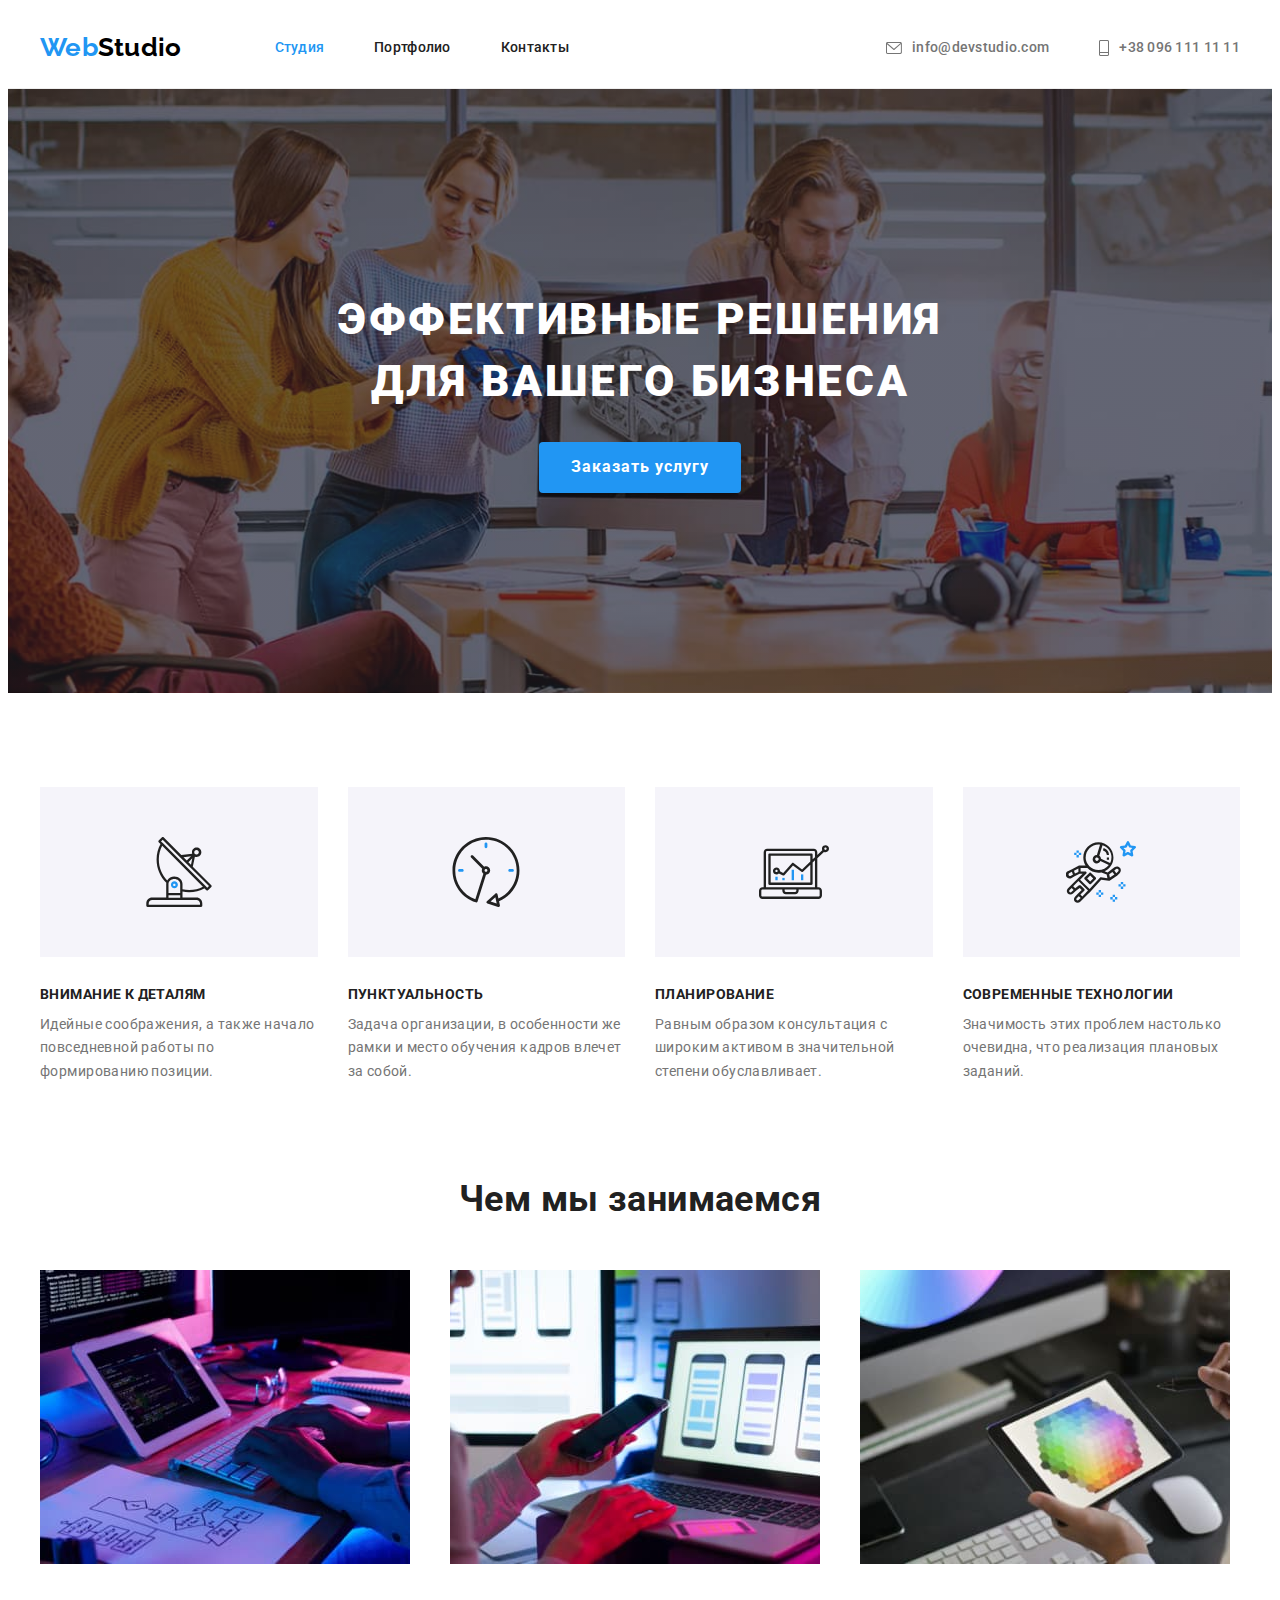
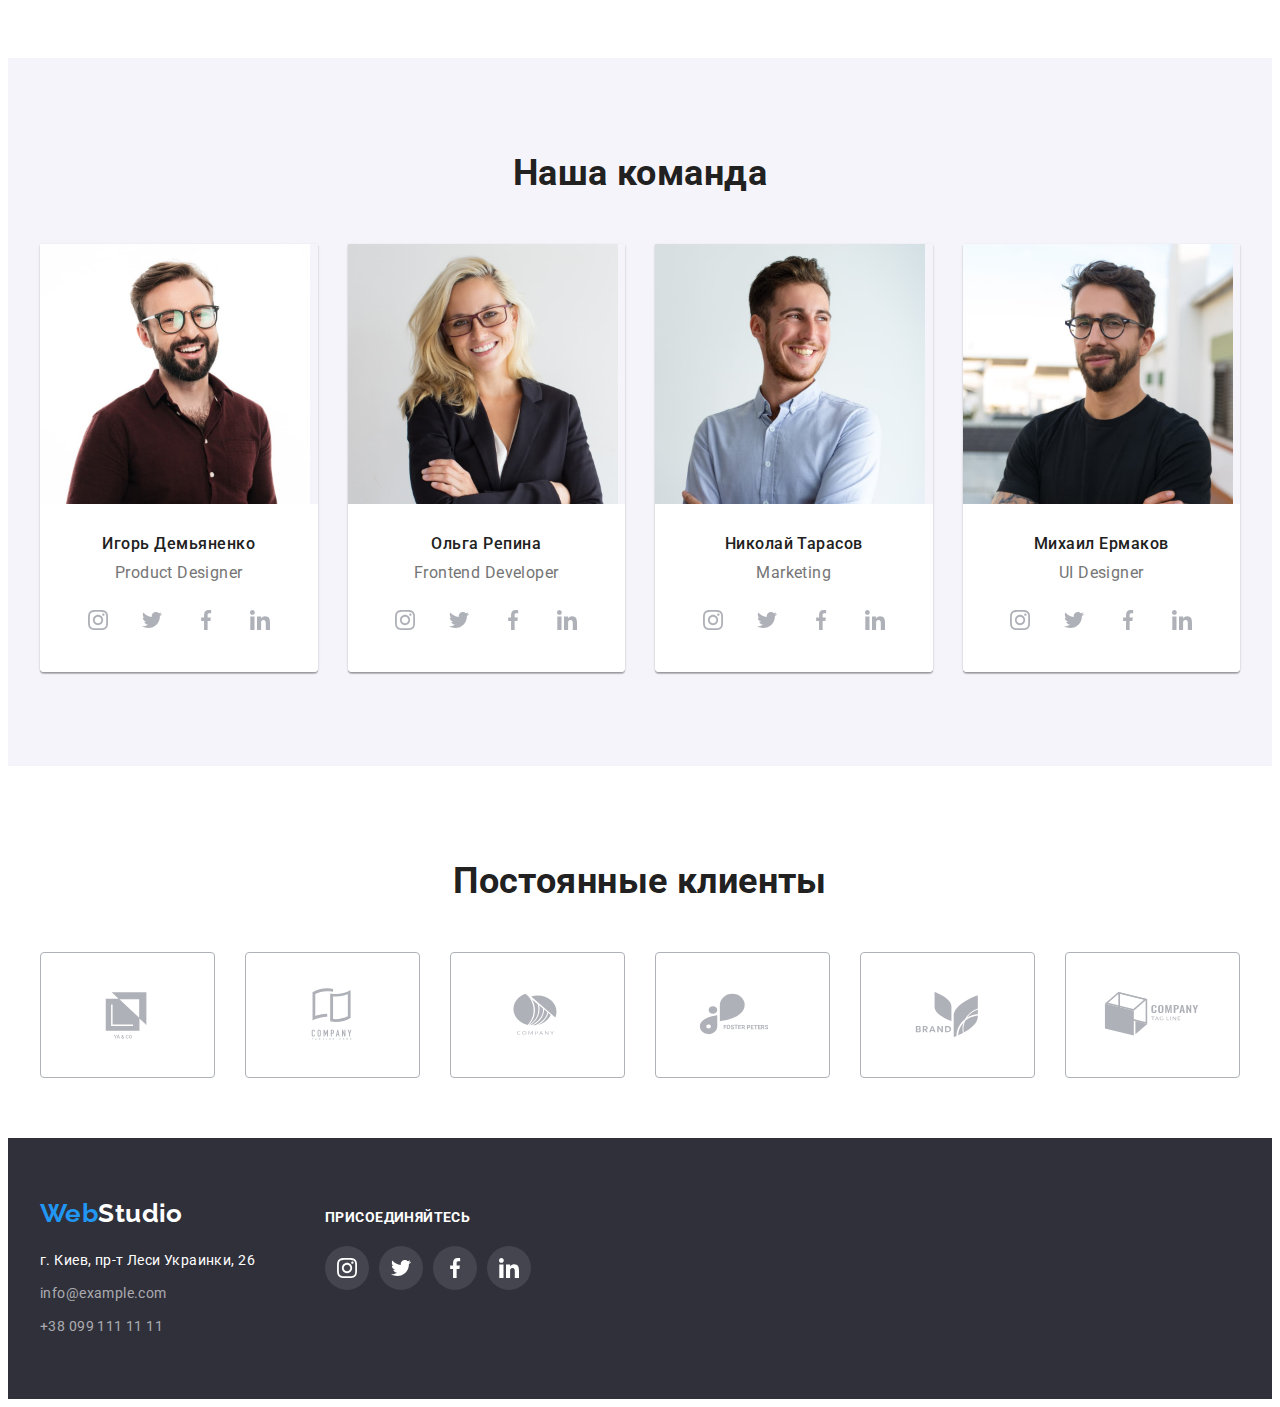
==== index.html @ 8c20b6b2 "clone + js" ====
<!DOCTYPE html>
<html lang="ru">
  <head>
    <meta charset="UTF-8" />
    <meta http-equiv="X-UA-Compatible" content="IE=edge" />
    <meta name="viewport" content="width=device-width, initial-scale=1.0" />
    <title>Веб-студия</title>
    <link
      href="https://fonts.googleapis.com/css2?family=Raleway:wght@700&family=Roboto:wght@400;500;700;900&display=swap"
      rel="stylesheet"
    />
    <link
      rel="stylesheet"
      href="https://cdnjs.cloudflare.com/ajax/libs/modern-normalize/1.1.0/modern-normalize.min.css"
      integrity="sha512-wpPYUAdjBVSE4KJnH1VR1HeZfpl1ub8YT/NKx4PuQ5NmX2tKuGu6U/JRp5y+Y8XG2tV+wKQpNHVUX03MfMFn9Q=="
      crossorigin="anonymous"
      referrerpolicy="no-referrer"
    />
    <link rel="stylesheet" href="css/styles.css" />
  </head>

  <body>
    <!--шапка сайта-->
    <header class="header">
      <div class="container header-container">
        <nav class="nav">
          <a href="index.html" class="logo">Web<span class="dark-logo">Studio</span></a>

          <ul class="nav-list list">
            <li>
              <a href="index.html" class="active-page nav-link link">Студия</a>
            </li>

            <li>
              <a href="portfolio.html" class="nav-link link">Портфолио</a>
            </li>
            <li>
              <a href="" class="nav-link link">Контакты</a>
            </li>
          </ul>
        </nav>

        <!--contakts-->
        <ul class="contact-list list">
          <li>
            <a href="mailto:info@devstudio.com" class="contact-link link">
              <svg class="mail-icon icon" width="16px" height="12px">
                <use href="./images/icons.svg#envelope"></use>
              </svg>
              info@devstudio.com</a
            >
          </li>
          <li>
            <a href="tel:+380961111111" class="contact-link link">
              <svg class="tel-icon icon" width="10px" height="16px">
                <use href="./images/icons.svg#telephone">
                </use>
                </svg>
              +38 096 111 11 11
            </a>
            </li>
        </ul>
      </div>
    </header>

    <main>
      <!--герой-->
      <section class="hero">
        <div class="container">
          <h1 class="hero-title">Эффективные решения для вашего бизнеса</h1>
          <button type="button" class="hero-button">Заказать услугу</button>
        </div>
      </section>

      <!-- Особенности-->

      <section class="benefits section">
        <div class="container">
          <!--скрытый заголовок-->
          <h2 class="visually-hidden">Наши особенности</h2>

          <ul class="benefits-list card-set list">
            <li class="card-item">
              <div class="benefits-card-icon">
                <svg class="benefits-icon" width="70px" height="70px">
                  <use href="./images/icons.svg#antenna"></use>
                </svg>
              </div>
              <h3 class="benefits-title">Внимание к деталям</h3>
              <p class="benefits-text">
                Идейные соображения, а также начало повседневной работы по формированию позиции.
              </p>
            </li>

            <li class="card-item">
              <div class="benefits-card-icon">
                <svg class="benefits-icon" width="70px" height="70px">
                  <use href="./images/icons.svg#clock"></use>
                </svg>
              </div>
              <h3 class="benefits-title">Пунктуальность</h3>
              <p class="benefits-text">
                Задача организации, в особенности же рамки и место обучения кадров влечет за собой.
              </p>
            </li>

            <li class="card-item">
              <div class="benefits-card-icon">
                <svg class="benefits-icon" width="70px" height="70px">
                  <use href="./images/icons.svg#diagram"></use>
                </svg>
              </div>
              <h3 class="benefits-title">Планирование</h3>
              <p class="benefits-text">
                Равным образом консультация с широким активом в значительной степени обуславливает.
              </p>
            </li>

            <li class="card-item">
              <div class="benefits-card-icon">
                <svg class="benefits-icon" width="70px" height="70px">
                  <use href="./images/icons.svg#astronaut"></use>
                </svg>
              </div>
              <h3 class="benefits-title">Современные технологии</h3>
              <p class="benefits-text">
                Значимость этих проблем настолько очевидна, что реализация плановых заданий.
              </p>
            </li>
          </ul>
        </div>
      </section>

      <!--Чем мы занимаемся-->
      <section class="we-do section">
        <div class="container">
          <h2 class="section-title">Чем мы занимаемся</h2>

          <ul class="we-do-list card-set list">
            <li class="card-item">
              <img
                src="./images/create-websites.jpg"
                width="370"
                height="294"
                alt="создаем вебсайты"
              />
            </li>

            <li class="card-item">
              <img
                src="./images/create-mobile-applications.jpg"
                width="370"
                height="294"
                alt="создаем мобильные приложения"
              />
            </li>
            <li class="card-item">
              <img
                src="./images/create-web-designs.jpg"
                width="370"
                height="294"
                alt="создаем вебдизайны"
              />
            </li>
          </ul>
        </div>
      </section>

      <section class="team section">
        <div class="container">
          <h2 class="section-title">Наша команда</h2>
          <ul class="team-list card-set list">
            <li class="team-item card-item">
              <img
                src="./images/product-designer.jpg"
                width="270"
                height="260"
                alt="веб дизайнер"
              />

              <div class="team-content">
                <h3 class="team-title">Игорь Демьяненко</h3>
                <p class="team-specialist">Product Designer</p>
                <ul class="list social-list">
                  <li class="social-item">
                    <a href="javascript:;" target="_blank" class="link social-link-icon">
                      <svg class="social-icon" width="20px" height="20px">
                        <use href="./images/icons.svg#instagram-icon"></use>
                      </svg>
                    </a>
                  </li>

                  <li class="social-item">
                    <a href="javascript:;" target="_blank" class="link social-link-icon">
                      <svg class="social-icon" width="20px" height="20px">
                        <use href="./images/icons.svg#twitter-icon"></use>
                      </svg>
                    </a>
                  </li>

                  <li class="social-item">
                    <a href="javascript:;" target="_blank" class="link social-link-icon">
                      <svg class="social-icon" width="20px" height="20px">
                        <use href="./images/icons.svg#facebook-icon"></use>
                      </svg>
                    </a>
                  </li>

                  <li class="social-item">
                    <a href="javascript:;" target="_blank" class="link social-link-icon">
                      <svg class="social-icon" width="20px" height="20px">
                        <use href="./images/icons.svg#linkedin-icon"></use>
                      </svg>
                    </a>
                  </li>
                </ul>
              </div>
            </li>

            <li class="team-item card-item">
              <img src="./images/frontend.jpg" width="270" height="260" alt="разработчик" />
              <div class="team-content">
                <h3 class="team-title">Ольга Репина</h3>
                <p class="team-specialist">Frontend Developer</p>
              
                <ul class="list social-list">
                  <li class="social-item">
                    <a href="javascript:;" target="_blank" class="link social-link-icon">
                      <svg class="social-icon" width="20px" height="20px">
                        <use href="./images/icons.svg#instagram-icon"></use>
                      </svg>
                    </a>
                  </li>

                  <li class="social-item">
                    <a href="javascript:;" target="_blank" class="link social-link-icon">
                      <svg class="social-icon" width="20px" height="20px">
                        <use href="./images/icons.svg#twitter-icon"></use>
                      </svg>
                    </a>
                  </li>

                  <li class="social-item">
                    <a href="javascript:;" target="_blank" class="link social-link-icon">
                      <svg class="social-icon" width="20px" height="20px">
                        <use href="./images/icons.svg#facebook-icon"></use>
                      </svg>
                    </a>
                  </li>

                  <li class="social-item">
                    <a href="javascript:;" target="_blank" class="link social-link-icon">
                      <svg class="social-icon" width="20px" height="20px">
                        <use href="./images/icons.svg#linkedin-icon"></use>
                      </svg>
                    </a>
                  </li>
                </ul>
              </div>
            </li>

            <li class="team-item card-item">
              <img src="./images/marketing.jpg" width="270" height="260" alt="маркетолог" />
              <div class="team-content">
                <h3 class="team-title">Николай Тарасов</h3>
                <p class="team-specialist">Marketing</p>
              
                <ul class="list social-list">
                  <li class="social-item">
                    <a href="javascript:;" target="_blank" class="link social-link-icon">
                      <svg class="social-icon" width="20px" height="20px">
                        <use href="./images/icons.svg#instagram-icon"></use>
                      </svg>
                    </a>
                  </li>

                  <li class="social-item">
                    <a href="javascript:;" target="_blank" class="link social-link-icon">
                      <svg class="social-icon" width="20px" height="20px">
                        <use href="./images/icons.svg#twitter-icon"></use>
                      </svg>
                    </a>
                  </li>

                  <li class="social-item">
                    <a href="javascript:;" target="_blank" class="link social-link-icon">
                      <svg class="social-icon" width="20px" height="20px">
                        <use href="./images/icons.svg#facebook-icon"></use>
                      </svg>
                    </a>
                  </li>

                  <li class="social-item">
                    <a href="javascript:;" target="_blank" class="link social-link-icon">
                      <svg class="social-icon" width="20px" height="20px">
                        <use href="./images/icons.svg#linkedin-icon"></use>
                      </svg>
                    </a>
                  </li>
                </ul>
              </div>
            </li>

            <li class="team-item card-item">
              <img src="./images/ul-designer.jpg" width="270" height="260" alt="ul дизайнер" />
              <div class="team-content">
                <h3 class="team-title">Михаил Ермаков</h3>
                <p class="team-specialist">UI Designer</p>
             
                <ul class="list social-list">
                  <li class="social-item">
                    <a href="javascript:;" target="_blank" class="link social-link-icon">
                      <svg class="social-icon" width="20px" height="20px">
                        <use href="./images/icons.svg#instagram-icon"></use>
                      </svg>
                    </a>
                  </li>

                  <li class="social-item">
                    <a href="javascript:;" target="_blank" class="link social-link-icon">
                      <svg class="social-icon" width="20px" height="20px">
                        <use href="./images/icons.svg#twitter-icon"></use>
                      </svg>
                    </a>
                  </li>

                  <li class="social-item">
                    <a href="javascript:;" target="_blank" class="link social-link-icon">
                      <svg class="social-icon" width="20px" height="20px">
                        <use href="./images/icons.svg#facebook-icon"></use>
                      </svg>
                    </a>
                  </li>

                  <li class="social-item">
                    <a href="javascript:;" target="_blank" class="link social-link-icon">
                      <svg class="social-icon" width="20px" height="20px">
                        <use href="./images/icons.svg#linkedin-icon"></use>
                      </svg>
                    </a>
                  </li>
                </ul>
              </div>
            </li>
          </ul>
        </div>
      </section>

      <section class="section customer-section">
        <div class="container customer-container">
          <h3 class="section-title">Постоянные клиенты</h3>

          <ul class="card-set list customer-list">
            <li class="customer-item card-item">
              <a href="javascript:;" class="link customer-link">
                <svg class="customer-icon" width="106px" height="60px">
                  <use href="./images/icons.svg#customer-logo-one"></use>
                </svg>
              </a>
            </li>
            <li class="customer-item card-item">
              <a href="javascript:;" class="link customer-link">
                <svg class="customer-icon" width="106px" height="60px">
                  <use href="./images/icons.svg#customer-logo-two"></use>
                </svg>
              </a>
            </li>
            <li class="customer-item card-item">
              <a href="javascript:;" class="link customer-link">
                <svg class="customer-icon" width="106px" height="60px">
                  <use href="./images/icons.svg#customer-logo-three"></use>
                </svg>
              </a>
            </li>
            <li class="customer-item card-item">
              <a href="javascript:;" class="link customer-link">
                <svg class="customer-icon" width="106px" height="60px">
                  <use href="./images/icons.svg#customer-logo-four"></use>
                </svg>
              </a>
            </li>
            <li class="customer-item card-item">
              <a href="javascript:;" class="link customer-link">
                <svg class="customer-icon" width="106px" height="60px">
                  <use href="./images/icons.svg#customer-logo-five"></use>
                </svg>
              </a>
            </li>
            <li class="customer-item card-item">
              <a href="javascript:;" class="link customer-link">
                <svg class="customer-icon" width="106px" height="60px">
                  <use href="./images/icons.svg#customer-logo-six"></use>
                </svg>
              </a>
            </li>
          </ul>
        </div>
      </section>
    </main>

    <footer class="footer">
      <div class="container">
        <div class="footer-container">
          <div class="footer-address">
            <a href="index.html" class="logo">Web<span class="white">Studio</span></a>
            <address class="address">
              <ul class="list address-list">
                <li>
                  <a
                    href="https://goo.gl/maps/6LCePJ9uV5C26gQX8"
                    target="_blank"
                    rel="noreferrer noopener"
                    class="link street"
                    >г. Киев, пр-т Леси Украинки, 26
                  </a>
                </li>
                <li>
                  <a href="mailto:info@example.com" class="link address-link">info@example.com</a>
                </li>
                <li><a href="tel:+380991111111" class="link address-link">+38 099 111 11 11</a></li>
              </ul>
            </address>
          </div>

          <div class="footer-social">
            <h3 class="footer-social-title">присоединяйтесь</h3>

            <ul class="list social-list">
              <li class="social-item">
                <a href="javascript:;" target="_blank" class="link social-link-icon">
                  <svg class="social-icon" width="20px" height="20px">
                    <use href="./images/icons.svg#instagram-icon"></use>
                  </svg>
                </a>
              </li>

              <li class="social-item">
                <a href="javascript:;" target="_blank" class="link social-link-icon">
                  <svg class="social-icon" width="20px" height="20px">
                    <use href="./images/icons.svg#twitter-icon"></use>
                  </svg>
                </a>
              </li>

              <li class="social-item">
                <a href="javascript:;" target="_blank" class="link social-link-icon">
                  <svg class="social-icon" width="20px" height="20px">
                    <use href="./images/icons.svg#facebook-icon"></use>
                  </svg>
                </a>
              </li>

              <li class="social-item">
                <a href="javascript:;" target="_blank" class="link social-link-icon">
                  <svg class="social-icon" width="20px" height="20px">
                    <use href="./images/icons.svg#linkedin-icon"></use>
                  </svg>
                </a>
              </li>
            </ul>
          </div>
        </div>
      </div>
    </footer>
  </body>
</html>
---- css/styles.css ----
/* цвет фона темных блоков на главной и портфолио #2F303A */
/*цвет текста в body #757575 */
/*голубой цвет текста в лого Web #000000 */
/* темный цвет текста в лого Web #2196F3 */
/* цвет верхнего меню #212121; */
/* цвет контактов верхнего меню #757575; */
/* белый цвет #FFFFFF */
/*цвет фона для героя #2F303A; */
/*цвет кнопки неактивной в портфолио #F5F4FA */
/*цвет данных в футере rgba(255, 255, 255, 0.6) */

:root {
  --background-dark-grey: #2f303a;
  --grey-color: #757575;
  --blue-logo-color: #2196f3;
  --dark-logo-color: #000000;
  --white-color: #ffffff;
  --color-dark: #212121;
  --light-gray-backg: #f5f4fa;
  --footer-primary-color: rgba(255, 255, 255, 0.6);
  --grey-edging: rgba(238, 238, 238, 1);
  --button-shadow: rgba(0, 0, 0, 0.25);
  --card-set-gap: 30px;
  --card-item: 4;
  --team-btm: rgba(0, 0, 0, 0.12);
  --team-bl: rgba(0, 0, 0, 0.14);
  --team-br: rgba(0, 0, 0, 0.2);
  --grey-card-content: #eeeeee;
  --hero-shadow: rgba(47, 48, 58, 0.4);
  --social-icon: rgba(175, 177, 184, 1);
  --footer-icon: rgba(255, 255, 255, 0.1);
}
h1,
h2,
h3,
h4,
p {
  margin: 0;
}

ul,
ol {
  padding: 0;
  margin: 0;
}

img {
  display: block;
  max-width: 100%;
  height: auto;
}

.link {
  text-decoration: none;
  color: currentColor;
}

.list {
  list-style: none;
}

.section {
  padding-top: 94px;
  padding-bottom: 94px;
}

.container {
  margin-left: auto;
  margin-right: auto;
  width: 1200px;
  padding-left: 15px;
  padding-right: 15px;
}

body {
  color: var(--grey-color);
  font-family: 'Roboto', sans-serif;
  font-style: normal;
  font-size: 14px;
  letter-spacing: 0.03em;
  line-height: 1.71;
}

.header {
  font-weight: 500;
  line-height: 1.14;
  letter-spacing: 0.02em;
  border-bottom: 1px solid var(--grey-edging);
}
.header-container {
  display: flex;
  align-items: center;
}

.logo {
  color: var(--blue-logo-color);
  font-family: 'Raleway', cursive;
  font-weight: 700;
  font-size: 26px;
  line-height: 1.2;
  text-decoration: none;
  display: flex;
}
.header .logo {
  margin-right: 93px;
}

.dark-logo {
  color: var(--dark-logo-color);
}

.white {
  color: var(--white-color);
}

.nav {
  display: flex;
  align-items: center;
  color: var(--color-dark);
}
.nav-list {
  display: flex;
  align-items: center;
  gap: 50px;
}
.nav-link,
.contact-link {
  display: flex;
  align-items: center;
  padding-top: 32px;
  padding-bottom: 32px;
}
.contact-list {
  display: flex;
  align-items: center;
  gap: 50px;
  margin-left: auto;
}



.active-page {
  color: var(--blue-logo-color);
}
/* ***************************** ** */

.header-contact {
  color: var(--grey-color);
}

.header-contact.link:hover,
.header-contact.link:focus {
  color: var(--blue-logo-color);
}
/*иконка письма*/

.icon {
  fill: currentColor;
 margin-right: 10px;
}

.mail-icon {
}
.tel-icon {
}

.contact-link:hover,.contact-link:focus,
.nav-link:hover,
.nav-link:focus {
    color: var(--blue-logo-color);
}

/*Hero*/

.hero {
  max-width: 1600px;
  margin-left: auto;
  margin-right: auto;
  background-color: var(--background-dark-grey);
  padding-top: 200px;
  padding-bottom: 200px;
  text-align: center;
  display: flex;

  background-image: linear-gradient(to right, var(--hero-shadow), var(--hero-shadow)),
    url('../images/bg-hero.jpg');
  background-repeat: no-repeat;
  background-position: center;
  background-size: cover;
}

.hero-title {
  color: var(--white-color);
  font-weight: 900;
  font-size: 44px;
  text-transform: uppercase;
  line-height: 1.4;
  text-align: center;
  letter-spacing: 0.06em;
  max-width: 696px;
  margin-left: auto;
  margin-right: auto;
  margin-bottom: 30px;
}

.hero-button {
  cursor: pointer;
  color: var(--white-color);
  background-color: var(--blue-logo-color);
  font-family: inherit;
  font-weight: 700;
  font-size: 16px;
  line-height: 1.9;
  letter-spacing: 0.06em;
  border-radius: 4px;
  box-shadow: 0px 4px 4px 0px var(--button-shadow);
  border: none;
  padding: 10px 32px;
}

.card-item {
  flex-basis: calc(100% / var(--card-item) - var(--card-set-gap));
  margin-left: var(--card-set-gap);
  margin-top: var(--card-set-gap);
}
.portfolio-item:hover{
 
}
.portfolio-link{
  display: flex;
  flex-direction: column;
}
.portfolio-link:hover,
.portfolio-link:focus{
   box-shadow: 0px 4px 4px 0px var(--button-shadow);
}

.benefits-card-icon {
  background-color: rgba(245, 244, 250, 1);
  margin-bottom: 30px;
  display: flex;
  align-items: center;
  justify-content: center;
  height: 120px;
  border: none;
  padding-top: 25px;
  padding-bottom: 25px;
}

.benefits-icon {
  
 
}

.benefits-title {
  font-weight: 700;
  font-size: 14px;
  line-height: 1.14;
  text-transform: uppercase;
  color: var(--color-dark);
  margin-bottom: 10px;
}
.benefits-text {
  font-weight: 400;
  letter-spacing: 0.03em;
  line-height: 1.7;
}

.section-title {
  font-weight: 700;
  color: var(--color-dark);
  font-size: 36px;
  line-height: 42px;
  text-align: center;
  margin-bottom: 50px;
}
.we-do {
  padding-top: 0;
}
.we-do-list {
  --card-item: 3;
}

.team {
  background-color: var(--light-gray-backg);
}
.team-list {
}

.team-item {
  box-shadow: 0px 1px 3px var(--team-btm), 0px 1px 1px var(--team-bl), 0px 2px 1px var(--team-br);
  border-radius: 0px 0px 4px 4px;
}

.team-content {
  align-items: center;
  background-color: var(--white-color);
  border-radius: 0px 0px 4px 4px;
  padding: 30px;
  margin: 0;
}

h3.team-title {
  margin-bottom: 10px;
}
.team-specialist,
.team-title {
  font-size: 16px;
  line-height: 1.2;
  text-align: center;
}
.team-specialist {
  
  
  margin-bottom: 16px;
}

.team-title {
  font-weight: 500;
  letter-spacing: 0.03em;
  color: var(--color-dark);
}

/* портфолио контент */

.visually-hidden {
  position: absolute;
  white-space: nowrap;
  width: 1px;
  height: 1px;
  overflow: hidden;
  border: 0;
  padding: 0;
  clip: rect(0 0 0 0);
  clip-path: inset(100%);
  margin: -1px;
}

.card-text {
  font-size: 16px;
  line-height: 1.88;
}

.card-heading {
  color: var(--color-dark);
  font-weight: 700;
  font-size: 18px;
  line-height: 2;
  letter-spacing: 0.06em;
  margin-bottom: 4px;
}
.card-content {
  border-top: 0;
  border-bottom: 1px solid var(--grey-card-content);
  border-right: 1px solid var(--grey-card-content);
  border-left: 1px solid var(--grey-card-content);
  padding: 20px 24px;
}

.card-set {
  display: flex;
  flex-wrap: wrap;
  margin-top: calc(-1 * var(--card-set-gap));
  margin-left: calc(-1 * var(--card-set-gap));
}

.select-list {
  display: flex;
  justify-content: center;
}

.select-list .select-item:not(:last-child) {
  margin-right: 8px;
}
.select-button:hover,.select-button:focus{
  box-shadow: 0px 4px 4px 0px var(--button-shadow);
}

.list.select-list {
  margin-bottom: 50px;
}
.select-button {
  cursor: pointer;
  font-family: inherit;
  background-color: var(--light-gray-backg);
  color: var(--color-dark);
  border: none;
  font-weight: 500;
  font-size: 16px;
  line-height: 1.6;
  border-radius: 4px;
  padding: 6px 22px;
}

.select-button:hover,
.select-button:focus {
  background-color: var(--blue-logo-color);
  color: var(--white-color);
  

}
.portfolio-container {
}
.portfolio-list {
  --card-item: 3;
}
/*footer */

.footer {
  background-color: var(--background-dark-grey);
  padding-top: 60px;
  padding-bottom: 60px;
}

.footer-container {
  display: flex;
   gap: 70px;
   align-items: baseline;
}

.footer-address {
 
}

.footer .logo {
  margin-bottom: 20px;
}

.address {
  font-style: inherit;
}
.address-list {
  display: flex;
  flex-direction: column;
  gap: 9px;
}
.address-link {
  color: var(--footer-primary-color);
}
.street {
  color: var(--white-color);
}

.address .link:hover,
.address .link:focus {
  color: var(--blue-logo-color);
}

/* социальные сети */



.social-list {
  display: flex;
  align-items: center;
  justify-content: center;
  gap: 10px;
  
}
.social-item {
}

.social-link-icon {
 
  display: flex;
  justify-content: center;
  align-items: center;
  border-radius: 50%;
  background-color: var(--footer-icon);
  width: 44px;
  height: 44px;
}

.footer .social-icon{
  fill: var(--white-color);
}
.social-icon {
  fill: var(--social-icon);
}

.social-link-icon:hover .social-icon,
.social-link-icon:focus .social-icon {
  fill: var(--white-color);
}
.social-link-icon:hover,
.social-link-icon:focus {
  background-color: var(--blue-logo-color);
}

/* постоянные клиенты */

.customer-section {
  background-color: var(--white-color);
}
.customer-container {
  height: 184px;
  display: block;
  flex-wrap: wrap;
  justify-content: center;
}
.customer-container > .customer-list {
  --card-item: 6;
}

.customer-link{
  display: flex;
  align-items: center;
  justify-content: center;
    fill: var(--social-icon);
  height: 92px;
  padding: 16px;
  border: 1px solid var(--social-icon);
  border-radius: 4px;
}


.customer-link:hover,
.customer-link:focus{
  border: 1px solid var(--blue-logo-color);
  fill: var(--blue-logo-color);
}




.footer-social {
  width: 206px;
  height: 80px;
align-items: baseline;
}

.footer-social-title {
  font-style: normal;
  font-weight: 700;
  font-size: 14px;
  line-height: 1.14;
  letter-spacing: 0.03em;
  text-transform: uppercase;
  color: var(--white-color);
  margin-bottom: 20px;
}

.footer.social-link-icon {
    fill: var(--white-color);
}
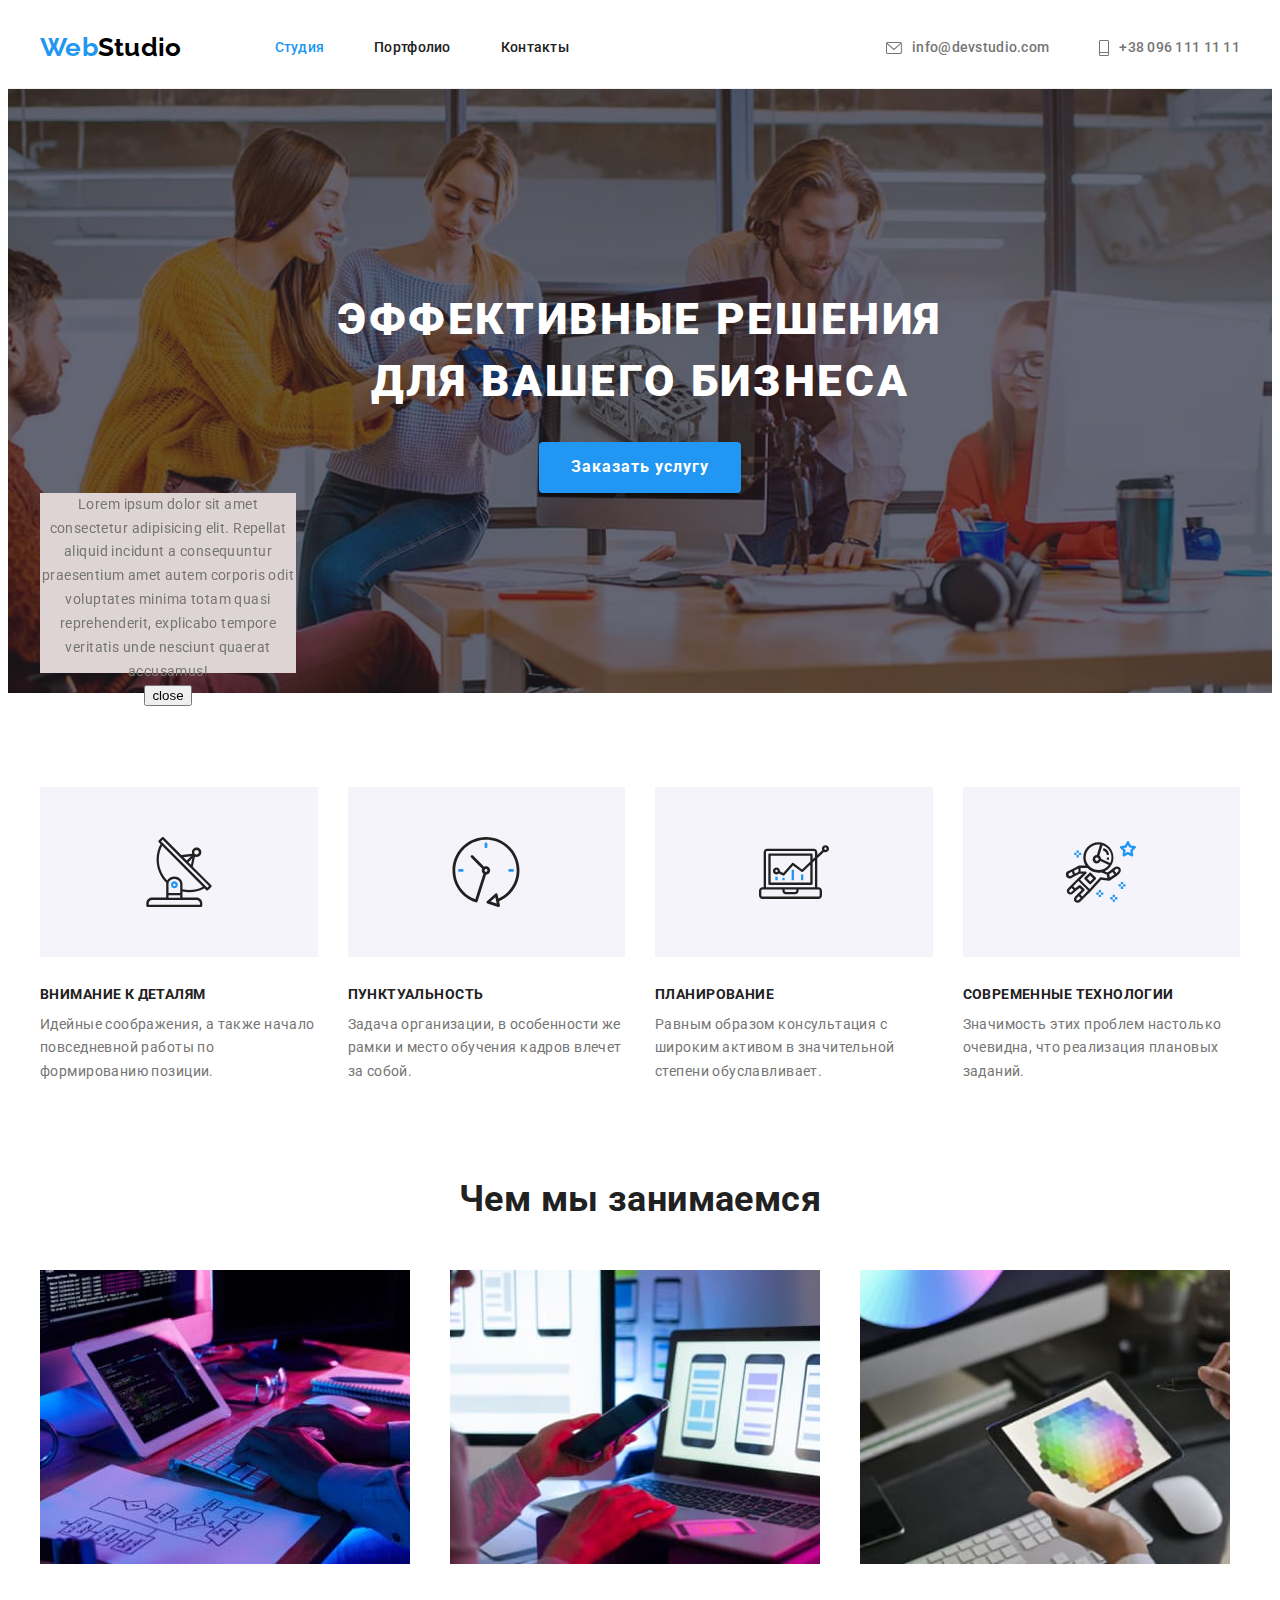
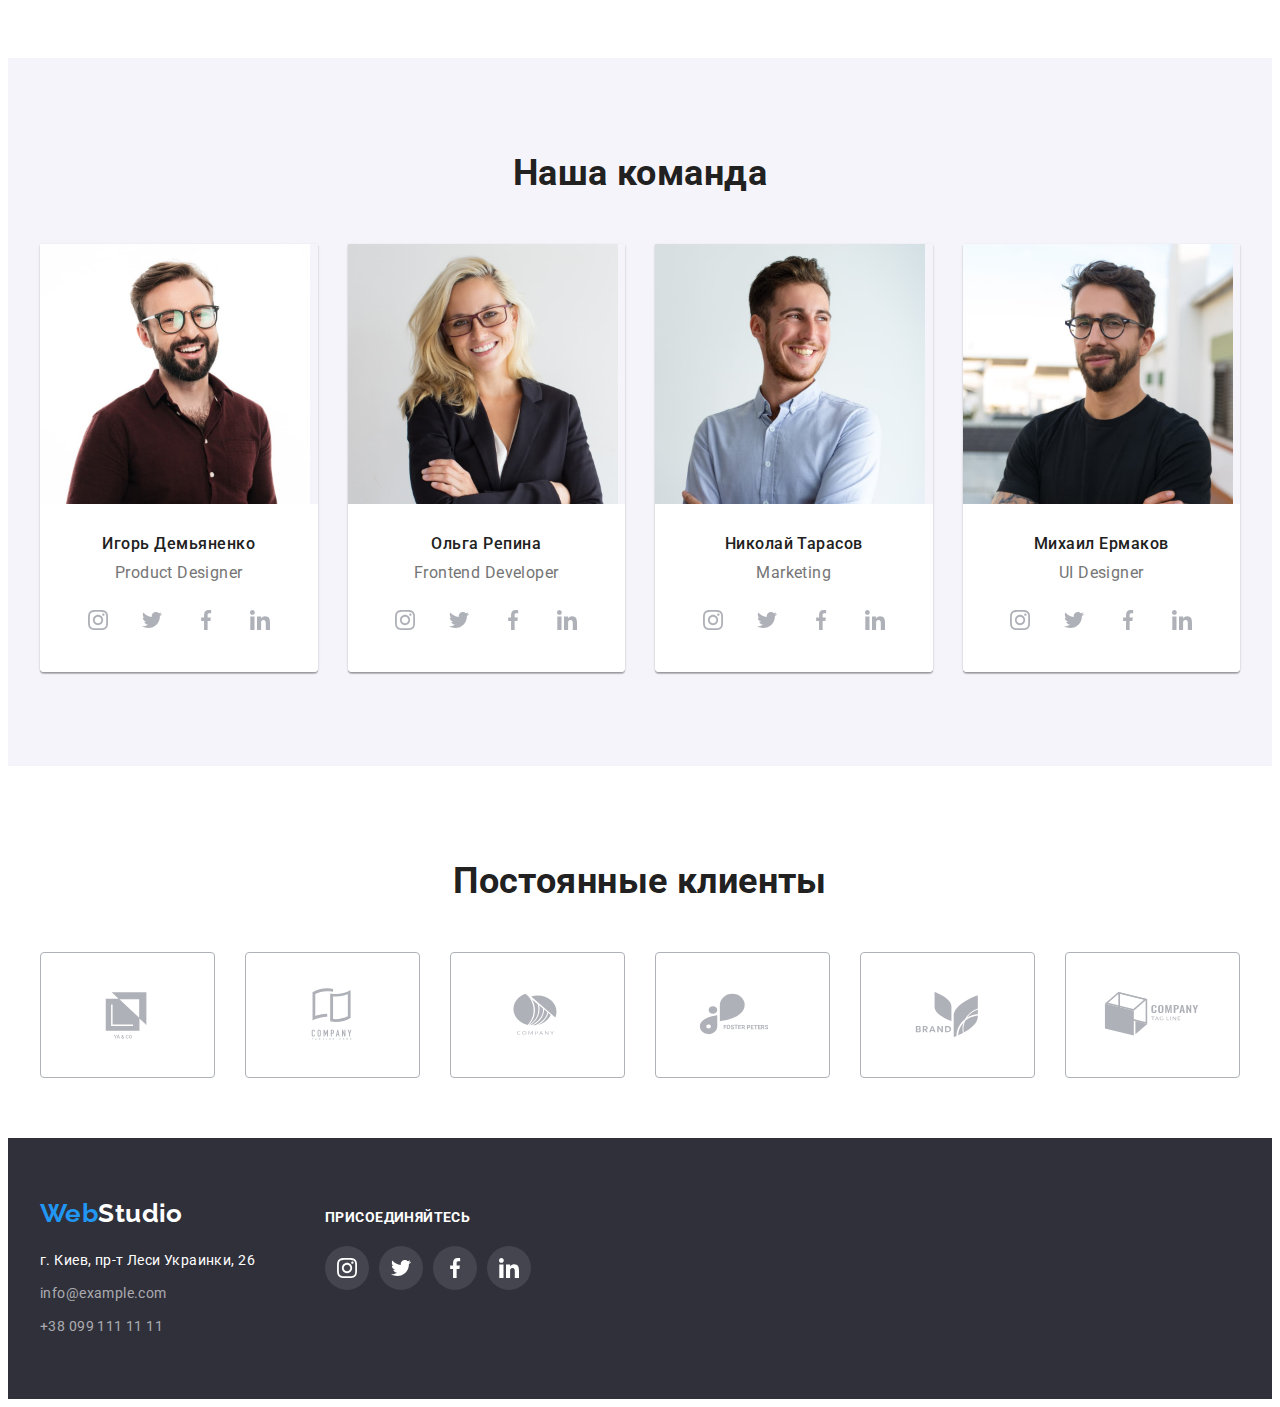
==== commit 35fa66a9: "js" ====
--- a/index.html
+++ b/index.html
@@ -53,12 +53,11 @@
           <li>
             <a href="tel:+380961111111" class="contact-link link">
               <svg class="tel-icon icon" width="10px" height="16px">
-                <use href="./images/icons.svg#telephone">
-                </use>
-                </svg>
+                <use href="./images/icons.svg#telephone"></use>
+              </svg>
               +38 096 111 11 11
             </a>
-            </li>
+          </li>
         </ul>
       </div>
     </header>
@@ -67,8 +66,23 @@
       <!--герой-->
       <section class="hero">
         <div class="container">
+
           <h1 class="hero-title">Эффективные решения для вашего бизнеса</h1>
-          <button type="button" class="hero-button">Заказать услугу</button>
+
+          <button type="button" class="hero-button" data-modal-open>Заказать услугу</button>
+
+          <div class="backdrop is-hidden" data-modal>
+            <div class="modal">
+              
+              <p>Lorem ipsum dolor sit amet consectetur adipisicing elit. Repellat aliquid
+                 incidunt a consequuntur praesentium amet autem corporis odit
+                 voluptates minima totam quasi reprehenderit, explicabo tempore
+                  veritatis unde nesciunt quaerat accusamus!</p>
+
+              <button data-modal-close>close</button>
+
+            </div>
+          </div>
         </div>
       </section>
 
@@ -222,7 +236,7 @@
               <div class="team-content">
                 <h3 class="team-title">Ольга Репина</h3>
                 <p class="team-specialist">Frontend Developer</p>
-              
+
                 <ul class="list social-list">
                   <li class="social-item">
                     <a href="javascript:;" target="_blank" class="link social-link-icon">
@@ -264,7 +278,7 @@
               <div class="team-content">
                 <h3 class="team-title">Николай Тарасов</h3>
                 <p class="team-specialist">Marketing</p>
-              
+
                 <ul class="list social-list">
                   <li class="social-item">
                     <a href="javascript:;" target="_blank" class="link social-link-icon">
@@ -306,7 +320,7 @@
               <div class="team-content">
                 <h3 class="team-title">Михаил Ермаков</h3>
                 <p class="team-specialist">UI Designer</p>
-             
+
                 <ul class="list social-list">
                   <li class="social-item">
                     <a href="javascript:;" target="_blank" class="link social-link-icon">
@@ -462,5 +476,7 @@
         </div>
       </div>
     </footer>
+    <!-- Ставимо перед закриваючим тегом body -->
+    <script src="./js/modal.js"></script>
   </body>
 </html>
--- a/css/styles.css
+++ b/css/styles.css
@@ -543,3 +543,18 @@
 .footer.social-link-icon {
     fill: var(--white-color);
 }
+
+.backdrop .is-hidden{
+  visibility: hidden;
+  opacity: 0;
+  pointer-events: none;
+}
+.backdrop{
+  position: fixed;
+ 
+  
+  width: 20%;
+  height: 20%;
+  background-color: #dfd4d4;
+
+}
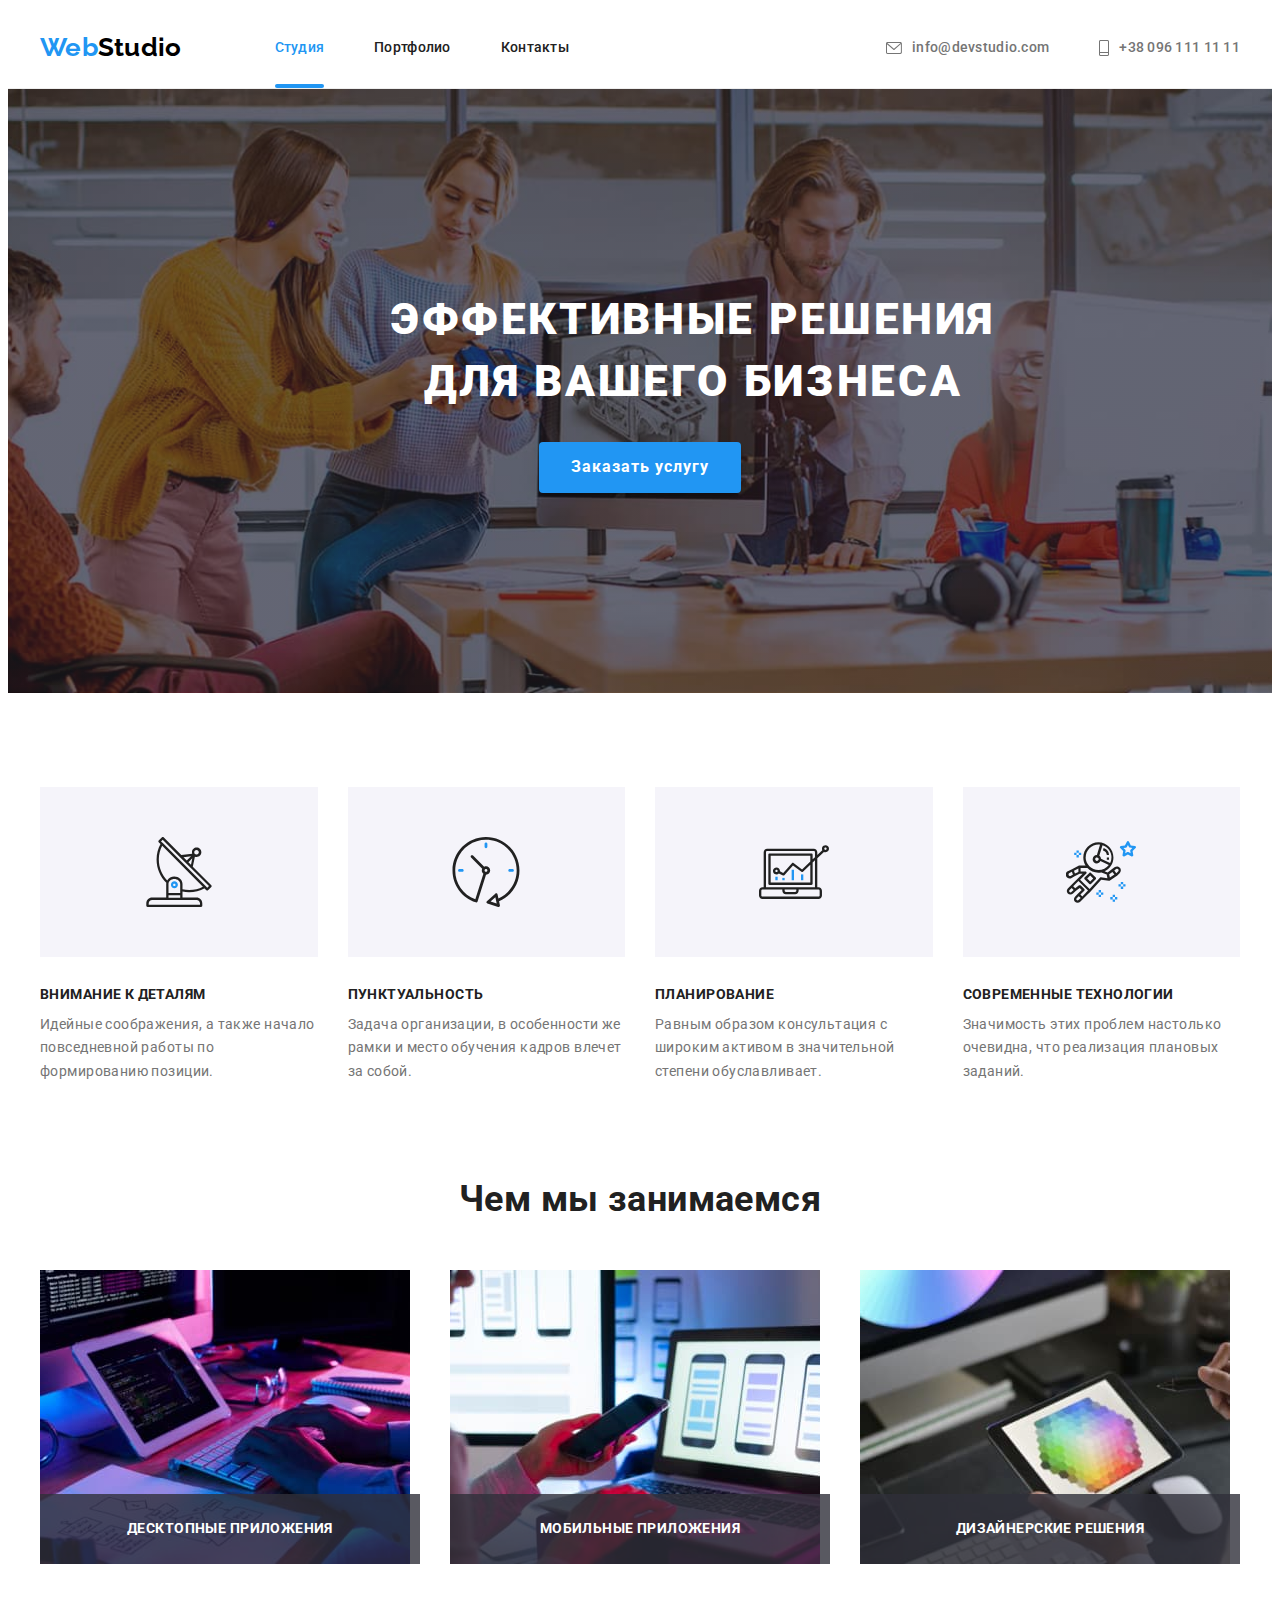
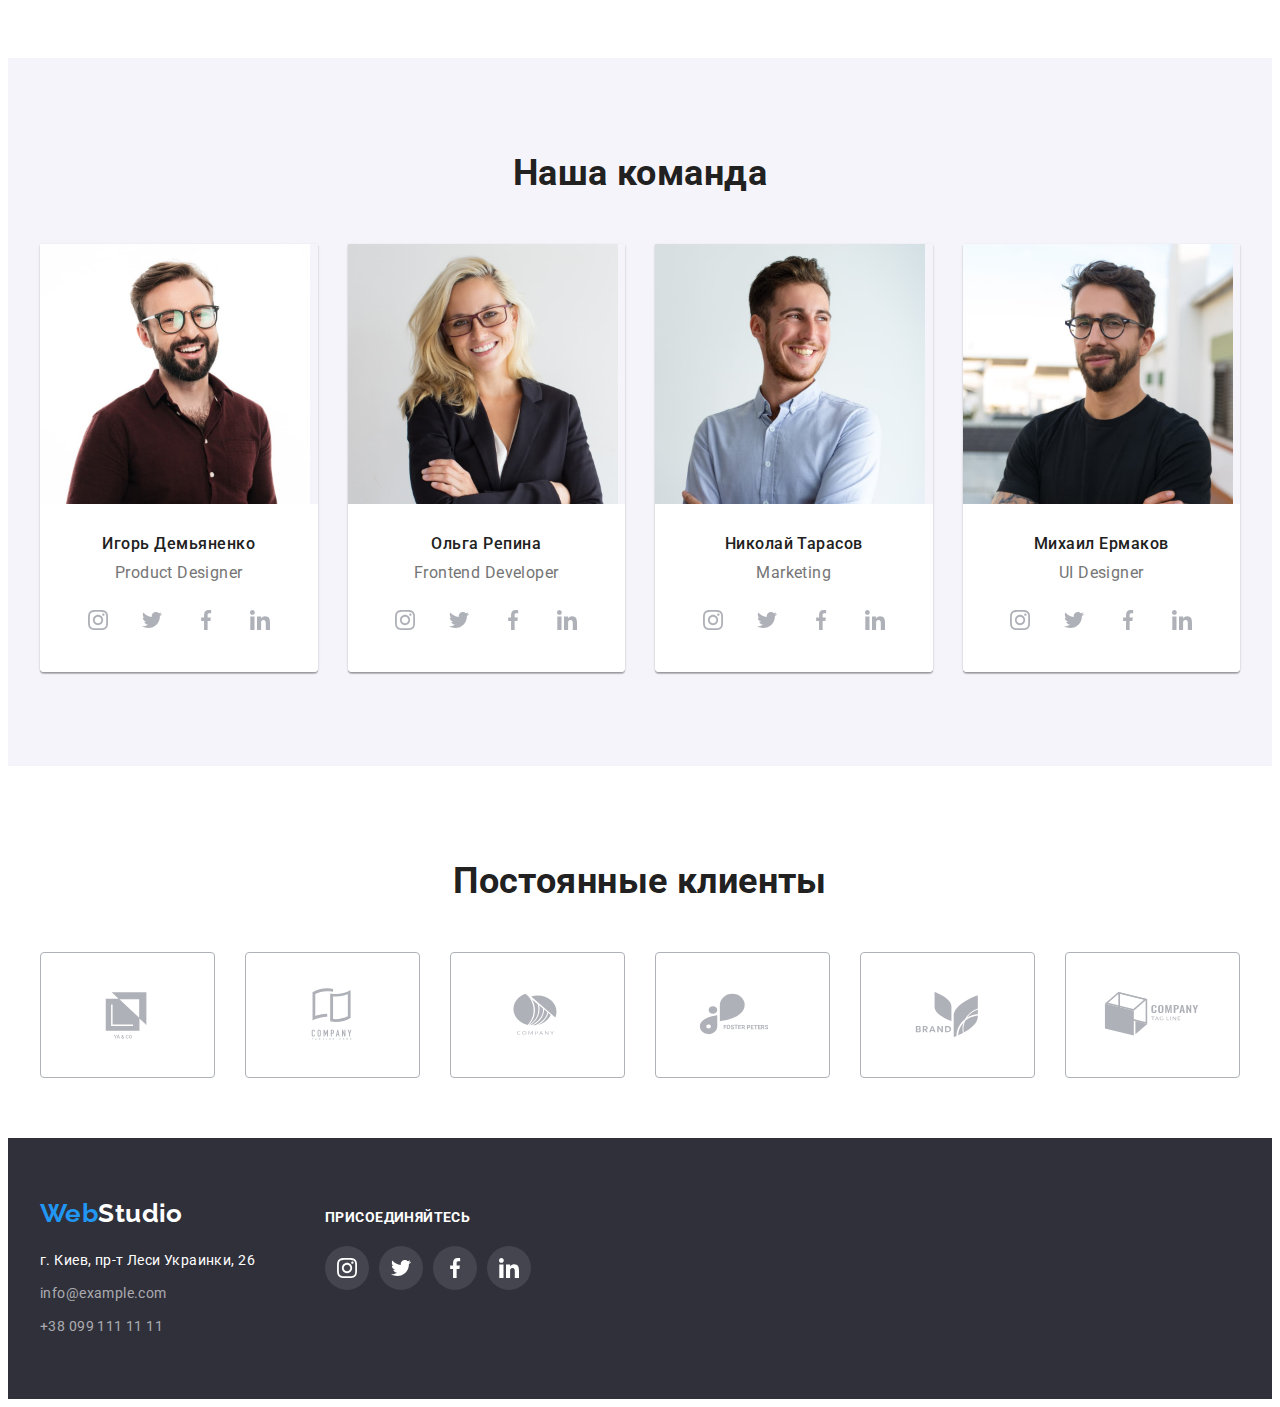
==== commit 432363a0: "portfolio-img-bg" ====
--- a/index.html
+++ b/index.html
@@ -27,7 +27,7 @@
           <a href="index.html" class="logo">Web<span class="dark-logo">Studio</span></a>
 
           <ul class="nav-list list">
-            <li>
+            <li class="nav-item">
               <a href="index.html" class="active-page nav-link link">Студия</a>
             </li>
 
@@ -66,21 +66,17 @@
       <!--герой-->
       <section class="hero">
         <div class="container">
-
           <h1 class="hero-title">Эффективные решения для вашего бизнеса</h1>
 
           <button type="button" class="hero-button" data-modal-open>Заказать услугу</button>
 
           <div class="backdrop is-hidden" data-modal>
             <div class="modal">
-              
-              <p>Lorem ipsum dolor sit amet consectetur adipisicing elit. Repellat aliquid
-                 incidunt a consequuntur praesentium amet autem corporis odit
-                 voluptates minima totam quasi reprehenderit, explicabo tempore
-                  veritatis unde nesciunt quaerat accusamus!</p>
-
-              <button data-modal-close>close</button>
-
+              <button data-modal-close class="close-bt">
+                <svg class="close-icon" width="18px" height="18px">
+                  <use href="./images/icons.svg#close-black"></use>
+                </svg>
+              </button>
             </div>
           </div>
         </div>
@@ -151,7 +147,10 @@
           <h2 class="section-title">Чем мы занимаемся</h2>
 
           <ul class="we-do-list card-set list">
-            <li class="card-item">
+            <li class="card-item we-do-item">
+              <div class="we-do-text">
+                <p class="we-do-title">десктопные приложения</p>
+              </div>
               <img
                 src="./images/create-websites.jpg"
                 width="370"
@@ -160,7 +159,10 @@
               />
             </li>
 
-            <li class="card-item">
+            <li class="card-item we-do-item">
+              <div class="we-do-text">
+                <p class="we-do-title">мобильные приложения</p>
+              </div>
               <img
                 src="./images/create-mobile-applications.jpg"
                 width="370"
@@ -168,7 +170,10 @@
                 alt="создаем мобильные приложения"
               />
             </li>
-            <li class="card-item">
+            <li class="card-item we-do-item">
+              <div class="we-do-text">
+                <p class="we-do-title">дизайнерские решения</p>
+              </div>
               <img
                 src="./images/create-web-designs.jpg"
                 width="370"
--- a/css/styles.css
+++ b/css/styles.css
@@ -29,6 +29,12 @@
   --hero-shadow: rgba(47, 48, 58, 0.4);
   --social-icon: rgba(175, 177, 184, 1);
   --footer-icon: rgba(255, 255, 255, 0.1);
+  --cub-bez: cubic-bezier(0.4, 0, 0.2, 1);
+  --bg-portf: rgba(33, 150, 243, 0.9);
+  --benef-card-icon: rgba(245, 244, 250, 1);
+  --bgcolor-wdtext: rgba(47, 48, 58, 0.8);
+  --bgmodal: rgba(255, 255, 255, 1);
+  --bt-close: rgba(0, 0, 0, 0.1);
 }
 h1,
 h2,
@@ -79,7 +85,12 @@
   font-size: 14px;
   letter-spacing: 0.03em;
   line-height: 1.71;
-}
+  position: relative;
+}
+
+/*body.modal {
+  overflow: hidden;
+}*/
 
 .header {
   font-weight: 500;
@@ -118,6 +129,7 @@
   align-items: center;
   color: var(--color-dark);
 }
+
 .nav-list {
   display: flex;
   align-items: center;
@@ -129,6 +141,9 @@
   align-items: center;
   padding-top: 32px;
   padding-bottom: 32px;
+  transition-property: color;
+  transition-duration: 250ms;
+  transition-timing-function: var(--cub-bez);
 }
 .contact-list {
   display: flex;
@@ -136,16 +151,31 @@
   gap: 50px;
   margin-left: auto;
 }
-
-
-
+.nav-item {
+  position: relative;
+}
 .active-page {
   color: var(--blue-logo-color);
 }
+
+.active-page::after {
+  content: '';
+  position: absolute;
+  display: block;
+  width: 100%;
+  height: 4px;
+  border-radius: 2px;
+  background-color: var(--blue-logo-color);
+  bottom: 0;
+}
+
 /* ***************************** ** */
 
 .header-contact {
   color: var(--grey-color);
+  transition-property: color;
+  transition-duration: 250ms;
+  transition-timing-function: var(--cub-bez);
 }
 
 .header-contact.link:hover,
@@ -156,7 +186,7 @@
 
 .icon {
   fill: currentColor;
- margin-right: 10px;
+  margin-right: 10px;
 }
 
 .mail-icon {
@@ -164,10 +194,11 @@
 .tel-icon {
 }
 
-.contact-link:hover,.contact-link:focus,
+.contact-link:hover,
+.contact-link:focus,
 .nav-link:hover,
 .nav-link:focus {
-    color: var(--blue-logo-color);
+  color: var(--blue-logo-color);
 }
 
 /*Hero*/
@@ -199,11 +230,12 @@
   letter-spacing: 0.06em;
   max-width: 696px;
   margin-left: auto;
-  margin-right: auto;
+  margin-right: 199px;
   margin-bottom: 30px;
 }
 
 .hero-button {
+  position: relative;
   cursor: pointer;
   color: var(--white-color);
   background-color: var(--blue-logo-color);
@@ -223,20 +255,52 @@
   margin-left: var(--card-set-gap);
   margin-top: var(--card-set-gap);
 }
-.portfolio-item:hover{
- 
-}
-.portfolio-link{
+.portfolio-img-bg {
+  position: relative;
+  overflow: hidden;
+}
+.portfolio-overlay {
+  position: absolute;
+  top: 0;
+  left: 0;
+  width: 100%;
+  height: 100%;
+  padding: 63px 24px;
+  transform: translateY(100%);
+  transition: transform 250ms ease;
+
+  font-style: normal;
+  font-weight: 400;
+  font-size: 18px;
+  line-height: 1.56;
+  letter-spacing: 0.03em;
+
+  color: #ffffff;
+}
+.portfolio-img-bg:hover .portfolio-overlay {
+  transform: translateY(0%);
+  background-color: var(--bg-portf);
+  
+}
+
+.portfolio-item:hover {
+}
+
+.portfolio-link {
   display: flex;
   flex-direction: column;
-}
+  transition-property: box-shadow;
+  transition-duration: 250ms;
+  transition-timing-function: var(--cub-bez);
+}
+
 .portfolio-link:hover,
-.portfolio-link:focus{
-   box-shadow: 0px 4px 4px 0px var(--button-shadow);
+.portfolio-link:focus {
+  box-shadow: 0px 4px 4px 0px var(--button-shadow);
 }
 
 .benefits-card-icon {
-  background-color: rgba(245, 244, 250, 1);
+  background-color: var(--benef-card-icon);
   margin-bottom: 30px;
   display: flex;
   align-items: center;
@@ -248,8 +312,6 @@
 }
 
 .benefits-icon {
-  
- 
 }
 
 .benefits-title {
@@ -280,6 +342,30 @@
 .we-do-list {
   --card-item: 3;
 }
+.we-do-item {
+  position: relative;
+}
+.we-do-text {
+  position: absolute;
+  bottom: 0;
+  left: 0;
+  right: 0;
+  display: flex;
+  align-items: center;
+  justify-content: center;
+  height: 70px;
+  background-color: var(--bgcolor-wdtext);
+}
+.we-do-title {
+  font-style: normal;
+  font-weight: 700;
+  font-size: 14px;
+  line-height: 1.14;
+  text-align: center;
+  letter-spacing: 0.03em;
+  text-transform: uppercase;
+  color: var(--white-color);
+}
 
 .team {
   background-color: var(--light-gray-backg);
@@ -310,8 +396,6 @@
   text-align: center;
 }
 .team-specialist {
-  
-  
   margin-bottom: 16px;
 }
 
@@ -372,9 +456,6 @@
 .select-list .select-item:not(:last-child) {
   margin-right: 8px;
 }
-.select-button:hover,.select-button:focus{
-  box-shadow: 0px 4px 4px 0px var(--button-shadow);
-}
 
 .list.select-list {
   margin-bottom: 50px;
@@ -390,14 +471,16 @@
   line-height: 1.6;
   border-radius: 4px;
   padding: 6px 22px;
+  transition-property: background-color, color, box-shadow;
+  transition-duration: 250ms;
+  transition-timing-function: var(--cub-bez);
 }
 
 .select-button:hover,
 .select-button:focus {
   background-color: var(--blue-logo-color);
   color: var(--white-color);
-  
-
+  box-shadow: 0px 4px 4px 0px var(--button-shadow);
 }
 .portfolio-container {
 }
@@ -414,12 +497,11 @@
 
 .footer-container {
   display: flex;
-   gap: 70px;
-   align-items: baseline;
+  gap: 70px;
+  align-items: baseline;
 }
 
 .footer-address {
- 
 }
 
 .footer .logo {
@@ -440,7 +522,11 @@
 .street {
   color: var(--white-color);
 }
-
+.address .link {
+  transition-property: color;
+  transition-duration: 250ms;
+  transition-timing-function: var(--cub-bez);
+}
 .address .link:hover,
 .address .link:focus {
   color: var(--blue-logo-color);
@@ -448,20 +534,16 @@
 
 /* социальные сети */
 
-
-
 .social-list {
   display: flex;
   align-items: center;
   justify-content: center;
   gap: 10px;
-  
 }
 .social-item {
 }
 
 .social-link-icon {
- 
   display: flex;
   justify-content: center;
   align-items: center;
@@ -471,7 +553,7 @@
   height: 44px;
 }
 
-.footer .social-icon{
+.footer .social-icon {
   fill: var(--white-color);
 }
 .social-icon {
@@ -502,31 +584,27 @@
   --card-item: 6;
 }
 
-.customer-link{
-  display: flex;
-  align-items: center;
-  justify-content: center;
-    fill: var(--social-icon);
+.customer-link {
+  display: flex;
+  align-items: center;
+  justify-content: center;
+  fill: var(--social-icon);
   height: 92px;
   padding: 16px;
   border: 1px solid var(--social-icon);
   border-radius: 4px;
 }
 
-
 .customer-link:hover,
-.customer-link:focus{
+.customer-link:focus {
   border: 1px solid var(--blue-logo-color);
   fill: var(--blue-logo-color);
 }
-
-
-
 
 .footer-social {
   width: 206px;
   height: 80px;
-align-items: baseline;
+  align-items: baseline;
 }
 
 .footer-social-title {
@@ -541,20 +619,48 @@
 }
 
 .footer.social-link-icon {
-    fill: var(--white-color);
-}
-
-.backdrop .is-hidden{
+  fill: var(--white-color);
+}
+
+.modal {
+  position: relative;
+  width: 528px;
+  height: 581px;
+  background-color: var(--bgmodal);
+  top: 221px;
+  left: 536px;
+  right: 536px;
+}
+
+.is-hidden {
   visibility: hidden;
   opacity: 0;
-  pointer-events: none;
-}
-.backdrop{
+  pointer-events: all;
+}
+
+.backdrop {
   position: fixed;
- 
-  
-  width: 20%;
-  height: 20%;
-  background-color: #dfd4d4;
-
-}
+  width: 100%;
+  height: 100%;
+  left: 0px;
+  top: 0px;
+  background-color: var(--team-br);
+}
+
+.close-bt {
+  position: absolute;
+  cursor: pointer;
+  display: inline-flex;
+  justify-content: center;
+  align-items: center;
+  width: 30px;
+  height: 30px;
+  top: 8px;
+  right: 8px;
+  border-radius: 50%;
+  border: 1px solid var(--bt-close);
+  background-color: #ffffff;
+}
+
+.close-icon {
+}
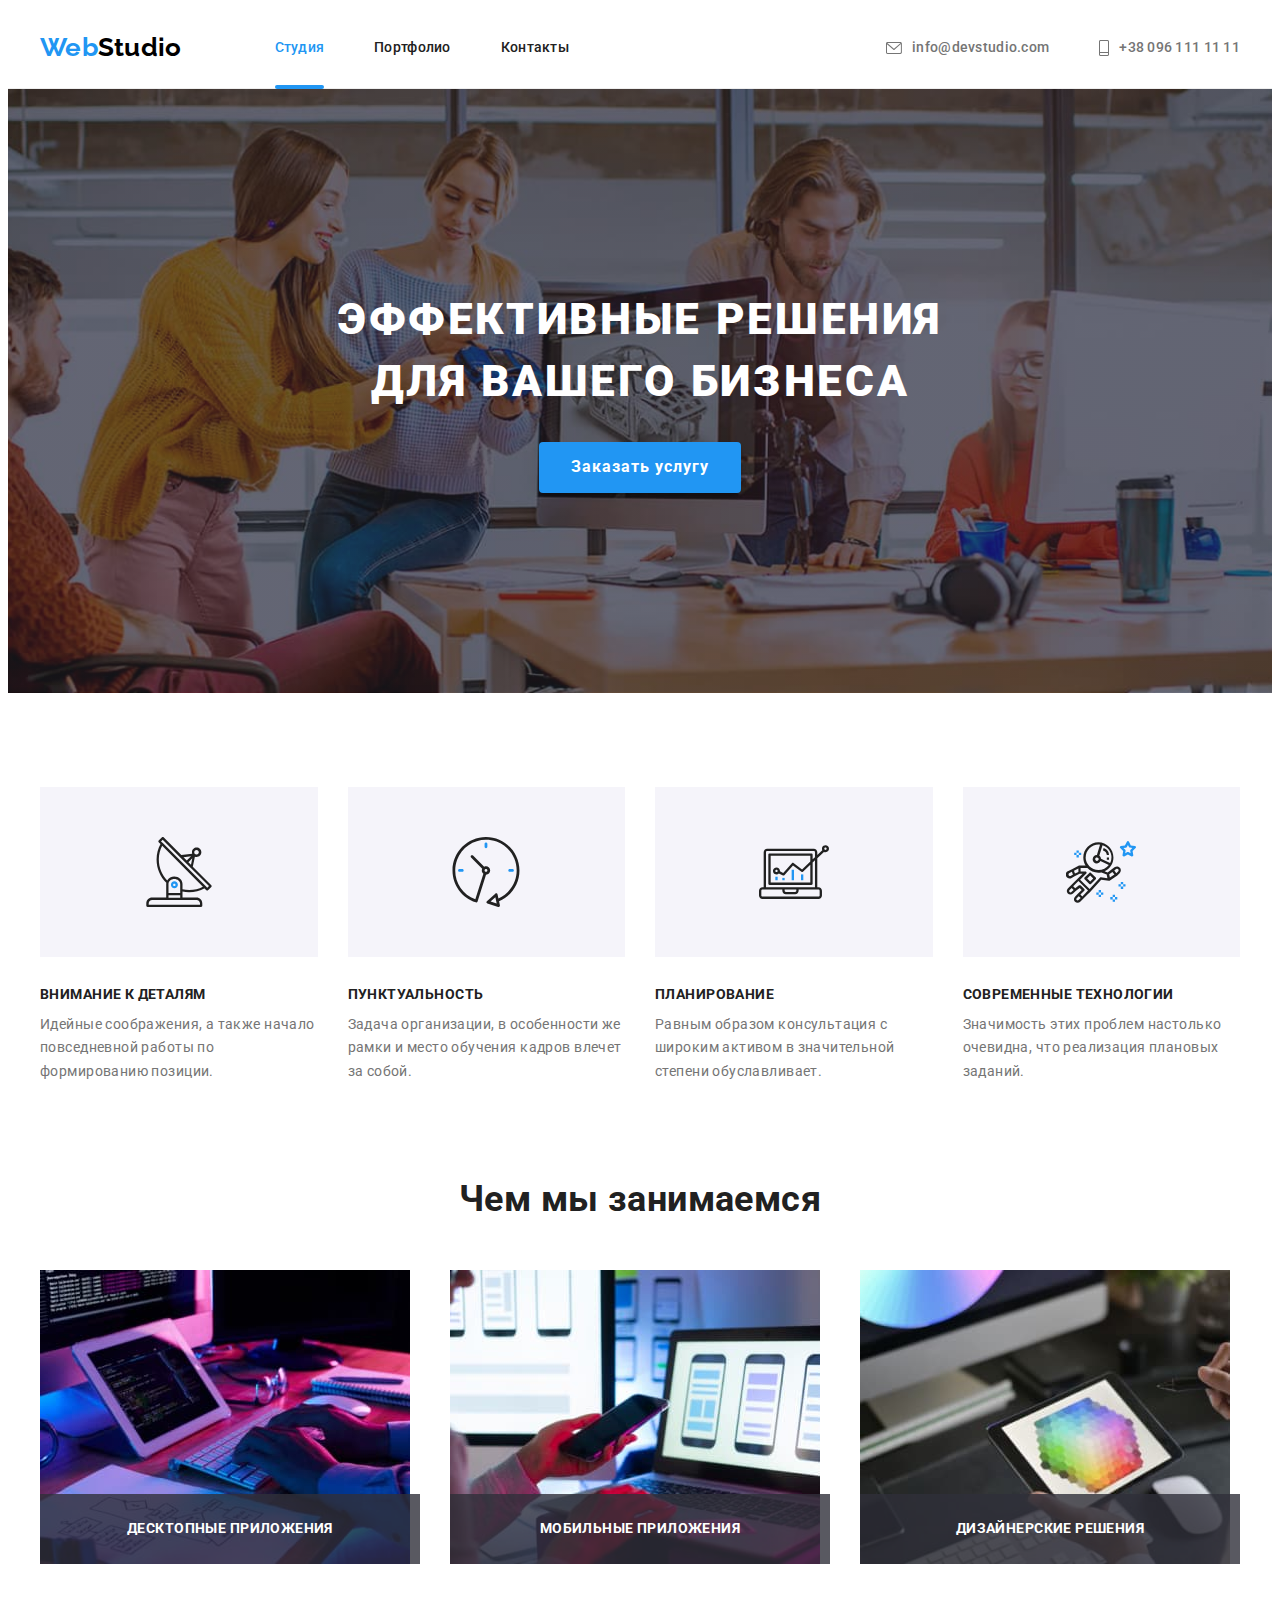
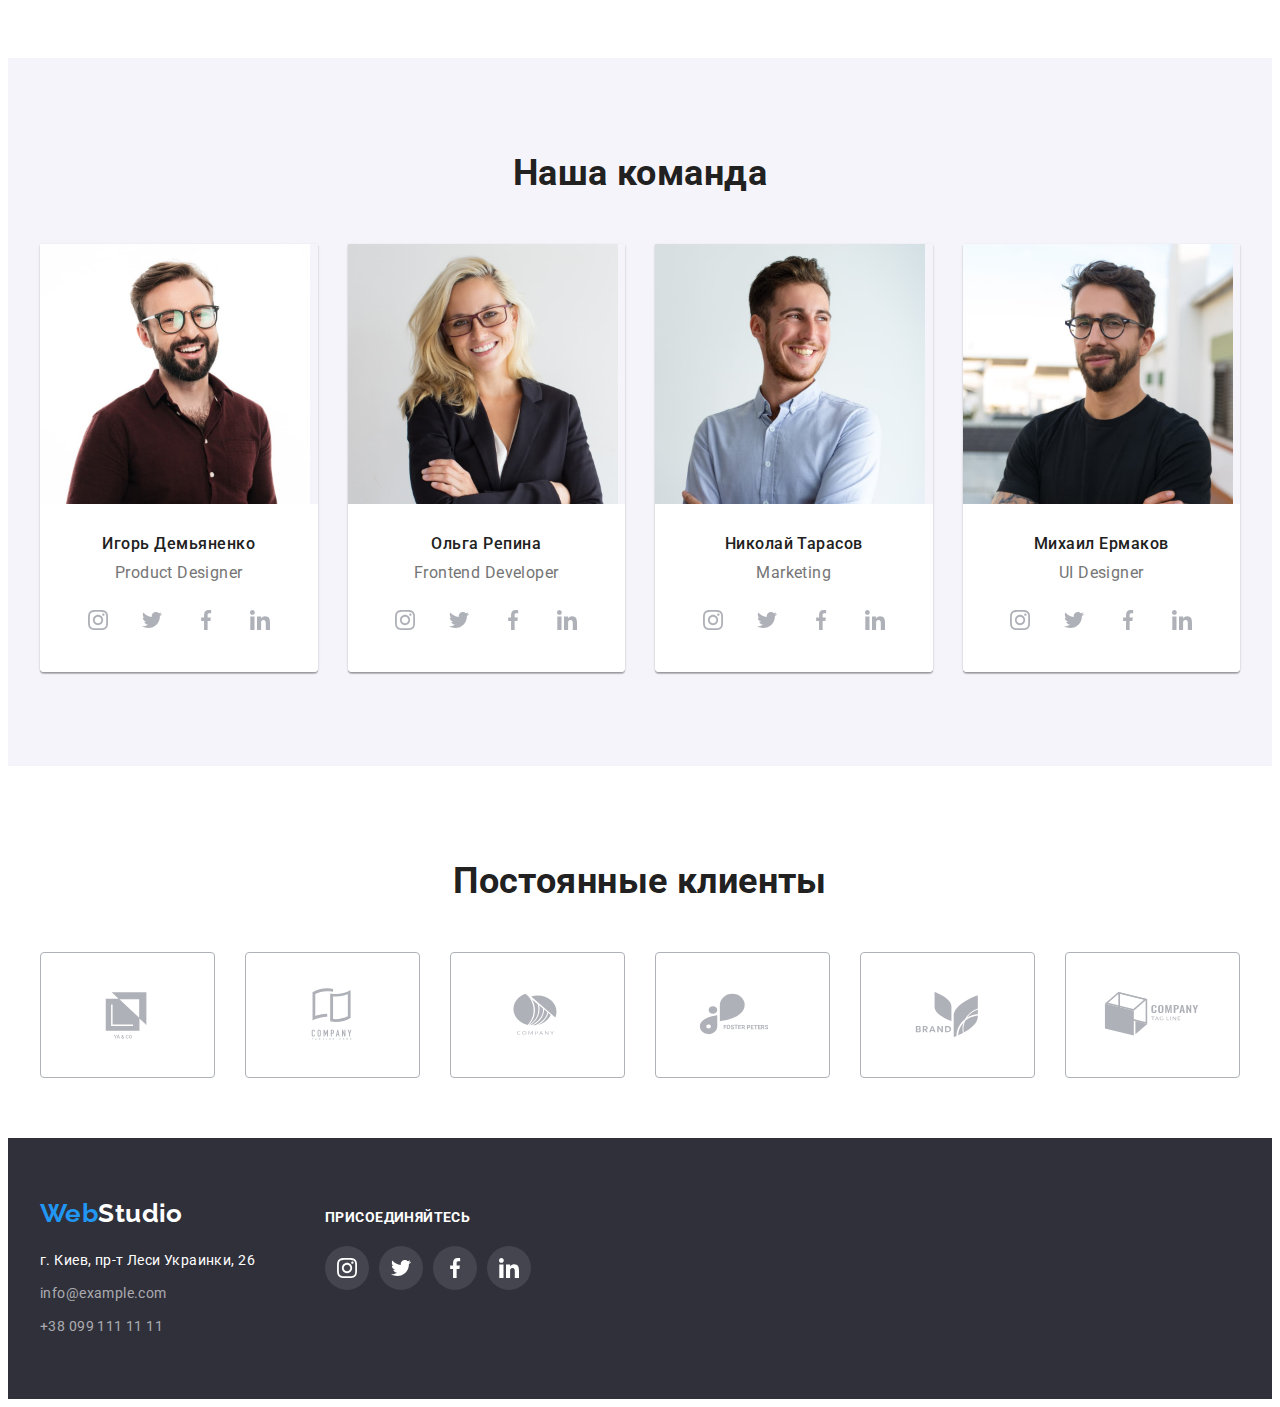
==== commit 4a100362: ".no-scroll .portfolio-overlay  var" ====
--- a/index.html
+++ b/index.html
@@ -19,7 +19,7 @@
     <link rel="stylesheet" href="css/styles.css" />
   </head>
 
-  <body>
+  <body data-page>
     <!--шапка сайта-->
     <header class="header">
       <div class="container header-container">
@@ -482,6 +482,7 @@
       </div>
     </footer>
     <!-- Ставимо перед закриваючим тегом body -->
+  
     <script src="./js/modal.js"></script>
   </body>
 </html>
--- a/css/styles.css
+++ b/css/styles.css
@@ -88,6 +88,10 @@
   position: relative;
 }
 
+.no-scroll {
+  overflow: hidden;
+}
+
 /*body.modal {
   overflow: hidden;
 }*/
@@ -141,7 +145,7 @@
   align-items: center;
   padding-top: 32px;
   padding-bottom: 32px;
-  transition-property: color;
+  transition-property: color var(--blue-logo-color);
   transition-duration: 250ms;
   transition-timing-function: var(--cub-bez);
 }
@@ -166,7 +170,8 @@
   height: 4px;
   border-radius: 2px;
   background-color: var(--blue-logo-color);
-  bottom: 0;
+
+  bottom: -1px;
 }
 
 /* ***************************** ** */
@@ -230,7 +235,7 @@
   letter-spacing: 0.06em;
   max-width: 696px;
   margin-left: auto;
-  margin-right: 199px;
+  margin-right: auto;
   margin-bottom: 30px;
 }
 
@@ -258,8 +263,14 @@
 .portfolio-img-bg {
   position: relative;
   overflow: hidden;
+  transition-property: transform translateY(0%), background-color var(--bg-portf);
+  transition-duration: 250ms;
+  transition-timing-function: var(--cub-bez);
 }
 .portfolio-overlay {
+  display: flex;
+  align-items: center;
+  justify-content: center;
   position: absolute;
   top: 0;
   left: 0;
@@ -267,7 +278,8 @@
   height: 100%;
   padding: 63px 24px;
   transform: translateY(100%);
-  transition: transform 250ms ease;
+  transition: transform 500ms ease;
+  user-select: none;
 
   font-style: normal;
   font-weight: 400;
@@ -280,7 +292,7 @@
 .portfolio-img-bg:hover .portfolio-overlay {
   transform: translateY(0%);
   background-color: var(--bg-portf);
-  
+  opacity: 1;
 }
 
 .portfolio-item:hover {
@@ -289,7 +301,7 @@
 .portfolio-link {
   display: flex;
   flex-direction: column;
-  transition-property: box-shadow;
+  transition-property: box-shadow 0px 4px 4px 0px var(--button-shadow);
   transition-duration: 250ms;
   transition-timing-function: var(--cub-bez);
 }
@@ -347,6 +359,7 @@
 }
 .we-do-text {
   position: absolute;
+  z-index: 1;
   bottom: 0;
   left: 0;
   right: 0;
@@ -471,7 +484,8 @@
   line-height: 1.6;
   border-radius: 4px;
   padding: 6px 22px;
-  transition-property: background-color, color, box-shadow;
+  transition-property: background-color var(--blue-logo-color), color var(--white-color),
+    box-shadow 0px 4px 4px 0px var(--button-shadow);
   transition-duration: 250ms;
   transition-timing-function: var(--cub-bez);
 }
@@ -523,7 +537,7 @@
   color: var(--white-color);
 }
 .address .link {
-  transition-property: color;
+  transition-property: color var(--blue-logo-color);
   transition-duration: 250ms;
   transition-timing-function: var(--cub-bez);
 }
@@ -551,6 +565,9 @@
   background-color: var(--footer-icon);
   width: 44px;
   height: 44px;
+  transition-property: fill var(--white-color);
+  transition-duration: 250ms;
+  transition-timing-function: var(--cub-bez);
 }
 
 .footer .social-icon {
@@ -558,6 +575,9 @@
 }
 .social-icon {
   fill: var(--social-icon);
+  transition-property: fill var(--white-color);
+  transition-duration: 250ms;
+  transition-timing-function: var(--cub-bez);
 }
 
 .social-link-icon:hover .social-icon,
@@ -593,6 +613,9 @@
   padding: 16px;
   border: 1px solid var(--social-icon);
   border-radius: 4px;
+  transition-property: border 1px solid var(--blue-logo-color), fill var(--blue-logo-color);
+  transition-duration: 250ms;
+  transition-timing-function: var(--cub-bez);
 }
 
 .customer-link:hover,
@@ -622,41 +645,47 @@
   fill: var(--white-color);
 }
 
+.backdrop.is-hidden {
+  visibility: hidden;
+  opacity: 0;
+  pointer-events: none;
+}
+
+.backdrop {
+  position: fixed;
+  top: 0;
+  left: 0;
+  z-index: 1000;
+  display: flex;
+  align-items: center;
+  justify-content: center;
+  width: 100%;
+  height: 100%;
+
+  background-color: var(--team-br);
+  transition: opacity 300ms ease-out, visibility 300ms ease-out;
+}
+
 .modal {
   position: relative;
   width: 528px;
   height: 581px;
+
   background-color: var(--bgmodal);
-  top: 221px;
-  left: 536px;
-  right: 536px;
-}
-
-.is-hidden {
-  visibility: hidden;
-  opacity: 0;
-  pointer-events: all;
-}
-
-.backdrop {
-  position: fixed;
-  width: 100%;
-  height: 100%;
-  left: 0px;
-  top: 0px;
-  background-color: var(--team-br);
-}
-
+  box-shadow: 0px 1px 3px var(--team-btm), 0px 1px 1px var(--team-bl), 0px 2px 1px var(--team-br);
+  border-radius: 4px;
+}
 .close-bt {
   position: absolute;
   cursor: pointer;
-  display: inline-flex;
+  display: flex;
   justify-content: center;
   align-items: center;
   width: 30px;
   height: 30px;
   top: 8px;
   right: 8px;
+  padding: 0;
   border-radius: 50%;
   border: 1px solid var(--bt-close);
   background-color: #ffffff;
